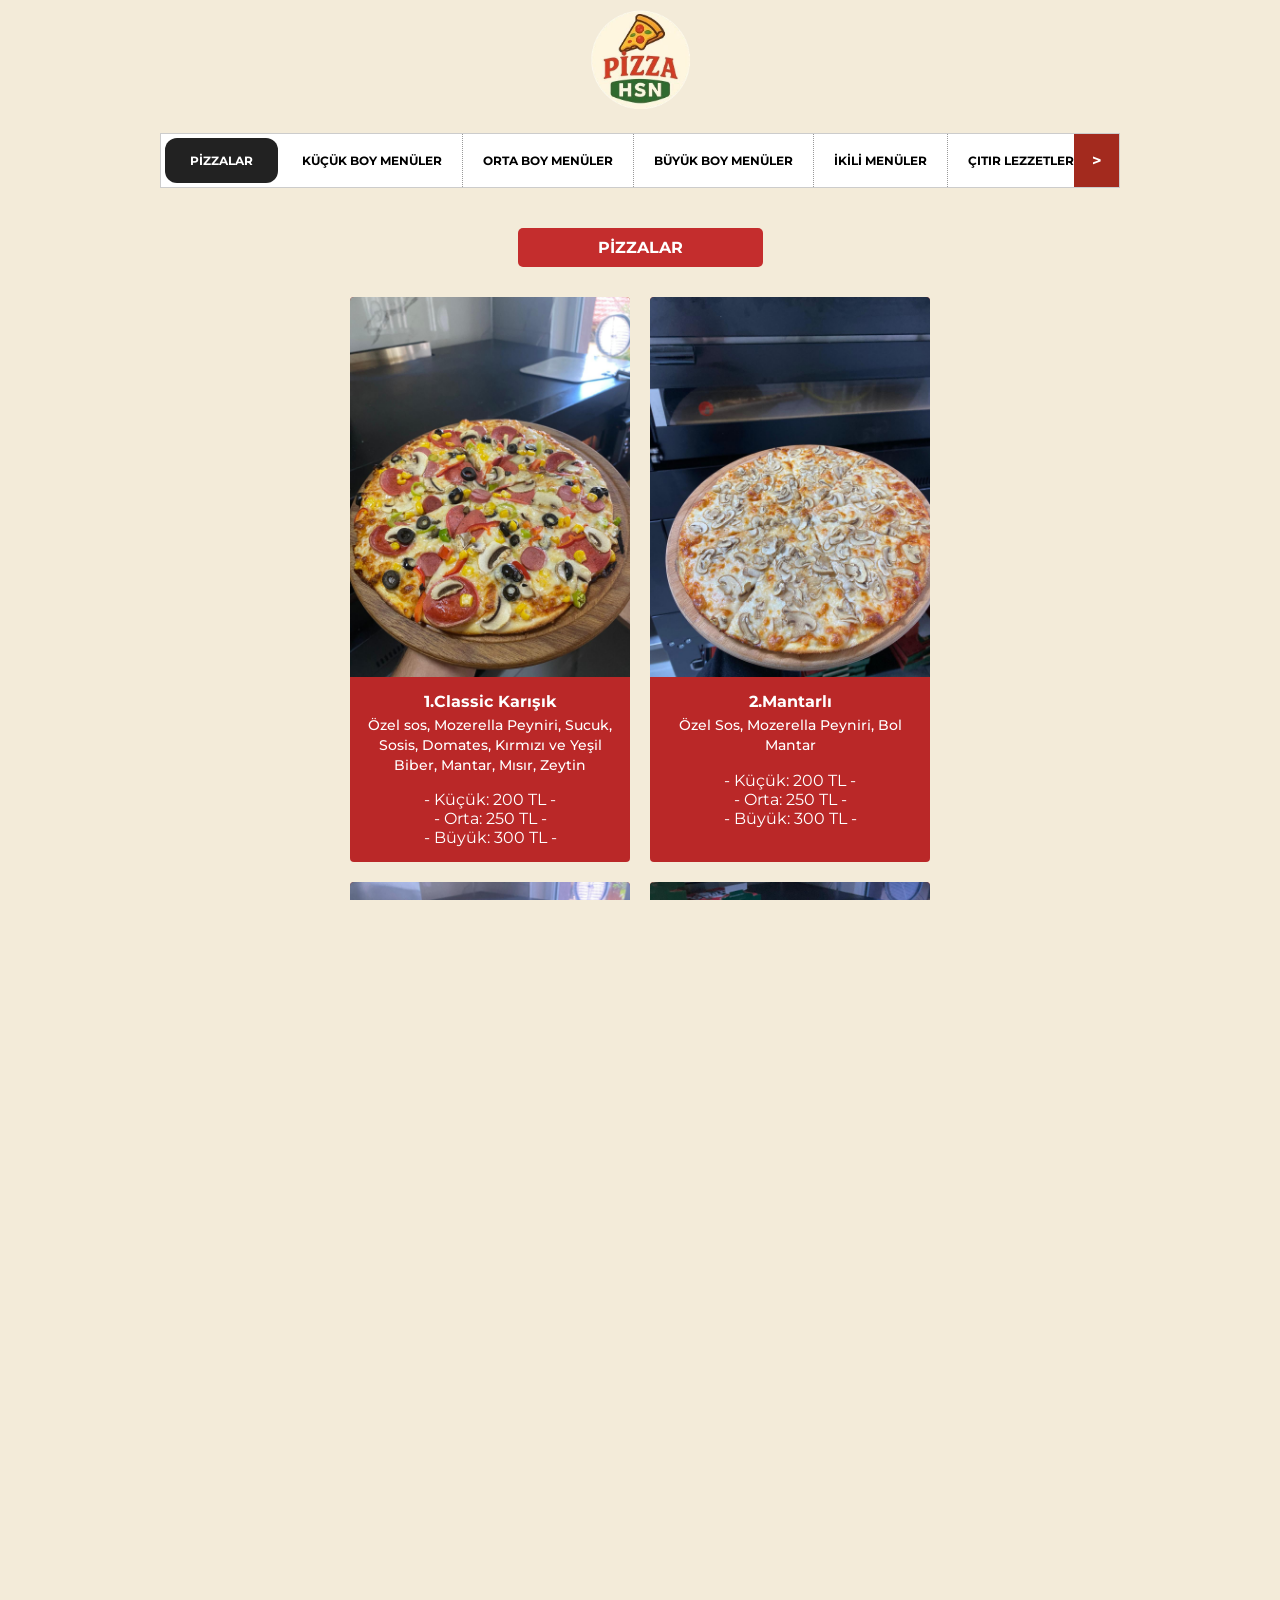
==== index.html @ 740c5f69 "Add files via upload" ====
<!DOCTYPE html>
<html lang="tr">
<head>
    <meta charset="UTF-8">
    <meta name="viewport" content="width=device-width, initial-scale=1.0">
    <title>Pizza Hsn Menü</title>
    <link href="https://fonts.googleapis.com/css2?family=Montserrat:wght@400;700&family=Poppins:wght@300;400;600&display=swap" rel="stylesheet">
    <link rel="stylesheet" href="style.css">
</head>
<body>

    <header class="main-header">
        <img src="image/logoo.png" class="logo" alt="Logo">
        
    </header>

    <nav class="nav-container">
        <div class="nav-arrow left-arrow" id="scroll-left" style="display: none;"><</div>
        
        <div class="nav-wrapper" id="nav-wrapper">
            <ul class="nav-list" id="menu-tabs">
                <li class="nav-item active" data-target="pizzalar">Pizzalar</li>
                <li class="nav-item" data-target="kucuk-boy">Küçük Boy Menüler</li>
                <li class="nav-item" data-target="orta-boy">Orta Boy Menüler</li>
                <li class="nav-item" data-target="buyuk-boy">Büyük Boy Menüler</li>
                <li class="nav-item" data-target="ikili">İkili Menüler</li>
                <li class="nav-item" data-target="citir">Çıtır Lezzetler</li>
                <li class="nav-item" data-target="icecekler">İçecekler</li>
            </ul>
        </div>

        <div class="nav-arrow right-arrow" id="scroll-right">></div>
    </nav>

    <main class="content-area">
        <div class="section-banner" id="active-title">PİZZALAR</div>

        <div class="product-grid" id="product-list">
            
            <div class="product-card" data-cat="pizzalar" style="display: flex;">
                <div class="product-img">
                    <img src="image/classick.jpeg">
                </div>
                <div class="product-info">
                    <h3>1.Classic Karışık</h3>
                    <p class="description">Özel sos, Mozerella Peyniri, Sucuk, Sosis, Domates, Kırmızı ve Yeşil Biber, Mantar, Mısır, Zeytin</p>
                    <div class="price-list">
        <div class="price-item"><span>- Küçük:</span> <span>200 TL -</span></div>
        <div class="price-item"><span>- Orta:</span> <span>250 TL -</span></div>
        <div class="price-item"><span>- Büyük:</span> <span>300 TL -</span></div>
    </div>
                </div>
            </div>

            <div class="product-card" data-cat="pizzalar" style="display: flex;">
                <div class="product-img">
                    <img src="image/mantar.jpeg">
                </div>
                <div class="product-info">
                    <h3>2.Mantarlı</h3>
                    <p class="description">Özel Sos, Mozerella Peyniri, Bol Mantar</p>
                    <div class="price-list">
        <div class="price-item"><span>- Küçük:</span> <span>200 TL -</span></div>
        <div class="price-item"><span>- Orta:</span> <span>250 TL -</span></div>
        <div class="price-item"><span>- Büyük:</span> <span>300 TL -</span></div>
    </div>
                </div>
            </div>

                <div class="product-card" data-cat="pizzalar" style="display: flex;">
                <div class="product-img">
                    <img src="image/akdeniz.jpeg">
                </div>
                <div class="product-info">
                    <h3>3.Akdeniz</h3>
                    <p class="description">Özel Sos, Mozerella Peyniri, Domates, Kırmızı ve Yeşil Biber, Mantar, Mısır, Zeytin</p>
                    <div class="price-list">
        <div class="price-item"><span>- Küçük:</span> <span>200 TL -</span></div>
        <div class="price-item"><span>- Orta:</span> <span>250 TL -</span></div>
        <div class="price-item"><span>- Büyük:</span> <span>300 TL -</span></div>
    </div>
                </div>
            </div>

                <div class="product-card" data-cat="pizzalar" style="display: flex;">
                <div class="product-img">
                    <img src="image/margarita.jpeg">
                </div>
                <div class="product-info">
                    <h3>4.Margarita</h3>
                    <p class="description">Özel Sos, Mozerella Peyniri</p>
                    <div class="price-list">
        <div class="price-item"><span>- Küçük:</span> <span>200 TL -</span></div>
        <div class="price-item"><span>- Orta:</span> <span>250 TL -</span></div>
        <div class="price-item"><span>- Büyük:</span> <span>300 TL -</span></div>
    </div>
                </div>
            </div>

                <div class="product-card" data-cat="pizzalar" style="display: flex;">
                <div class="product-img">
                    <img src="image/acili.jpeg">
                </div>
                <div class="product-info">
                    <h3>5.Acılı</h3>
                    <p class="description">Özel Sos, Mozerella Peyniri, Sucuk, Sosis, Domates, Kırmızı ve Yeşil Biber, Jalapeno Biberi, Mantar, Mısır, Zeytin</p>
                    <div class="price-list">
        <div class="price-item"><span>- Küçük:</span> <span>200 TL -</span></div>
        <div class="price-item"><span>- Orta:</span> <span>250 TL -</span></div>
        <div class="price-item"><span>- Büyük:</span> <span>300 TL -</span></div>
    </div>
                </div>
            </div>

                <div class="product-card" data-cat="pizzalar" style="display: flex;">
                <div class="product-img">
                    <img src="image/peynir.jpeg">
                </div>
                <div class="product-info">
                    <h3>6. 4 Peynirli</h3>
                    <p class="description">Özel Sos, Mozerella Peyniri, Hellim Peyniri, Cheddar Peyniri, Parmesan Peyniri</p>
                    <div class="price-list">
        <div class="price-item"><span>- Küçük:</span> <span>250 TL -</span></div>
        <div class="price-item"><span>- Orta:</span> <span>300 TL -</span></div>
        <div class="price-item"><span>- Büyük:</span> <span>350 TL -</span></div>
    </div>
                </div>
            </div>

                <div class="product-card" data-cat="pizzalar" style="display: flex;">
                <div class="product-img">
                    <img src="image/tonbalik.jpeg">
                </div>
                <div class="product-info">
                    <h3>7.Ton Balıklı</h3>
                    <p class="description">Özel Sos, Mozerella Peyniri, Karamelize Soğan, Bol Ton Balığı</p>
                    <div class="price-list">
        <div class="price-item"><span>- Küçük:</span> <span>250 TL -</span></div>
        <div class="price-item"><span>- Orta:</span> <span>300 TL -</span></div>
        <div class="price-item"><span>- Büyük:</span> <span>350 TL -</span></div>
    </div>
                </div>
            </div>

                <div class="product-card" data-cat="pizzalar" style="display: flex;">
                <div class="product-img">
                    <img src="image/mangalzmn.jpeg">
                </div>
                <div class="product-info">
                    <h3>8.Mangal Zamanı</h3>
                    <p class="description">Özel Sos, Mozerella Peyniri, Kars Kaşarı, Bol Sucuk</p>
                    <div class="price-list">
        <div class="price-item"><span>- Küçük:</span> <span>250 TL -</span></div>
        <div class="price-item"><span>- Orta:</span> <span>300 TL -</span></div>
        <div class="price-item"><span>- Büyük:</span> <span>350 TL -</span></div>
    </div>
                </div>
            </div>
            
                <div class="product-card" data-cat="pizzalar" style="display: flex;">
                <div class="product-img">
                    <img src="image/egeli.jpeg">
                </div>
                <div class="product-info">
                    <h3>9.Egeli</h3>
                    <p class="description">Özel Sos, Mozerella Peyniri, Keçi Peyniri, Domates, Yeşil Biber, Mısır, Zeytin</p>
                    <div class="price-list">
        <div class="price-item"><span>- Küçük:</span> <span>250 TL -</span></div>
        <div class="price-item"><span>- Orta:</span> <span>300 TL -</span></div>
        <div class="price-item"><span>- Büyük:</span> <span>350 TL -</span></div>
    </div>
                </div>
            </div>

                <div class="product-card" data-cat="pizzalar" style="display: flex;">
                <div class="product-img">
                    <img src="image/tavuklu.jpeg">
                </div>
                <div class="product-info">
                    <h3>10.Tavuklu</h3>
                    <p class="description">Özel Sos, Mozerella Peyniri, Tavuk Fileto, Mantar, Kırmızı Köz Biber, Mısır</p>
                    <div class="price-list">
        <div class="price-item"><span>- Küçük:</span> <span>250 TL -</span></div>
        <div class="price-item"><span>- Orta:</span> <span>300 TL -</span></div>
        <div class="price-item"><span>- Büyük:</span> <span>350 TL -</span></div>
    </div>
                </div>
            </div>

                <div class="product-card" data-cat="pizzalar" style="display: flex;">
                <div class="product-img">
                    <img src="image/kspecial.jpeg">
                </div>
                <div class="product-info">
                    <h3>11.Karışık Special</h3>
                    <p class="description">Özel Sos, Mozerella Peyniri, Kasap Sucuk, Sosis, Domates, Kırmızı ve Yeşil Biber, Mantar, Mısır, Zeytin</p>
                    <div class="price-list">
        <div class="price-item"><span>- Küçük:</span> <span>350 TL -</span></div>
        <div class="price-item"><span>- Orta:</span> <span>400 TL -</span></div>
        <div class="price-item"><span>- Büyük:</span> <span>450 TL -</span></div>
    </div>
                </div>
            </div>

                <div class="product-card" data-cat="pizzalar" style="display: flex;">
                <div class="product-img">
                    <img src="image/kavurmaa.jpeg">
                </div>
                <div class="product-info">
                    <h3>12.Kavurmalı</h3>
                    <p class="description">Özel Sos, Mozerella Peyniri, Yeşil Biber, Domates, Mor Soğan, Dana Kavurma</p>
                    <div class="price-list">
        <div class="price-item"><span>- Küçük:</span> <span>350 TL -</span></div>
        <div class="price-item"><span>- Orta:</span> <span>400 TL -</span></div>
        <div class="price-item"><span>- Büyük:</span> <span>450 TL -</span></div>
    </div>
                </div>
            </div>

                <div class="product-card" data-cat="pizzalar" style="display: flex;">
                <div class="product-img">
                    <img src="image/pastirma.jpeg">
                </div>
                <div class="product-info">
                    <h3>13.Pastırmalı</h3>
                    <p class="description">Özel Sos, Mozerella Peyniri, Antrikot Pastırma</p>
                    <div class="price-list">
        <div class="price-item"><span>- Küçük:</span> <span>350 TL -</span></div>
        <div class="price-item"><span>- Orta:</span> <span>400 TL -</span></div>
        <div class="price-item"><span>- Büyük:</span> <span>450 TL -</span></div>
    </div>
                </div>
            </div>

                <div class="product-card" data-cat="pizzalar" style="display: flex;">
                <div class="product-img">
                    <img src="image/trusulu.jpeg">
                </div>
                <div class="product-info">
                    <h3>14.Türk Usulü</h3>
                    <p class="description">Özel Sos, Mozerella Peyniri, Küp Sucuk, Pastırma</p>
                    <div class="price-list">
        <div class="price-item"><span>- Küçük:</span> <span>350 TL -</span></div>
        <div class="price-item"><span>- Orta:</span> <span>400 TL -</span></div>
        <div class="price-item"><span>- Büyük:</span> <span>450 TL -</span></div>
    </div>
                </div>
            </div>

<div class="product-card" data-cat="kucuk-boy">
    <div class="menu-container-fixed">
        <div class="menu-fixed-header">KÜÇÜK BOY MENÜLER</div>
        <div class="menu-fixed-body">
            <div class="menu-fixed-item">
                <h4>SOLO MENÜ</h4>
                <p>Küçük Boy Pizza, Kutu Kola, Cips</p>
                <span class="menu-fixed-price">- 300 TL -</span>
            </div>
            <div class="menu-fixed-item">
                <h4>MİX MENÜ</h4>
                <p>Küçük Boy Pizza, Kutu Kola, Cips, Soğan Halkası, Nugget</p>
                <span class="menu-fixed-price">- 450 TL -</span>
            </div>
        </div>
    </div>
</div>

<div class="product-card" data-cat="orta-boy">
    <div class="menu-container-fixed">
        <div class="menu-fixed-header">ORTA BOY MENÜLER</div>
        <div class="menu-fixed-body">
            <div class="menu-fixed-item">
                <h4>KİNG MENÜ</h4>
                <p>Orta Boy Pizza, Kutu Kola, Cips</p>
                <span class="menu-fixed-price">- 350 TL -</span>
            </div>
            <div class="menu-fixed-item">
                <h4>MEGA MENÜ</h4>
                <p>Orta Boy Pizza, Kutu Kola, Cips, Soğan Halkası, Nugget</p>
                <span class="menu-fixed-price">- 500 TL -</span>
            </div>
        </div>
    </div>
</div>

<div class="product-card" data-cat="buyuk-boy">
    <div class="menu-container-fixed">
        <div class="menu-fixed-header">BÜYÜK BOY MENÜLER</div>
        <div class="menu-fixed-body">
            <div class="menu-fixed-item">
                <h4>EXTREME MENÜ</h4>
                <p>Büyük Boy Pizza, Kutu Kola, Cips</p>
                <span class="menu-fixed-price">- 400 TL -</span>
            </div>
            <div class="menu-fixed-item">
                <h4>SÜPER MENÜ</h4>
                <p>Büyük Boy Pizza, Kutu Kola, Cips, Soğan Halkası, Nugget</p>
                <span class="menu-fixed-price">- 550 TL -</span>
            </div>
        </div>
    </div>
</div>

    <div class="product-card" data-cat="ikili">
    <div class="menu-container-fixed">
        <div class="menu-fixed-header">İKİLİ MENÜLER</div>
        <div class="menu-fixed-body">
            
            <div class="menu-fixed-item">
                <h4>EKONOMİK MENÜ</h4>
                <p>2 Adet Orta Boy Pizza, 1 Lt Kola</p>
                <span class="menu-fixed-price">- 550 TL -</span>
            </div>
            
            <div class="menu-fixed-item">
                <h4>TREND MENÜ</h4>
                <p>2 Adet Orta Boy Pizza, 1 Lt Kola, Cips, Soğan Halkası, Nugget</p>
                <span class="menu-fixed-price">- 770 TL -</span>
            </div>

            <div class="menu-fixed-item">
                <h4>ELİTE MENÜ</h4>
                <p>2 Adet Büyük Boy Pizza, 1 Lt Kola, Cips, Soğan Halkası, Nugget</p>
                <span class="menu-fixed-price">- 870 TL -</span>
            </div>

        </div>
    </div>
</div>
    
    <div class="product-card" data-cat="citir">
    <div class="menu-container-fixed">
        <div class="menu-fixed-header">ÇITIR LEZZETLER</div>
        <div class="menu-fixed-body">
            
            <div class="menu-fixed-item">
                <h4>CİPS 1 PORS.</h4>
                <span class="menu-fixed-price">- 70 TL -</span>
            </div>
            
            <div class="menu-fixed-item">
                <h4>SOĞAN HALKASI 1 PORS.</h4>
                <span class="menu-fixed-price">- 70 TL -</span>
            </div>

            <div class="menu-fixed-item">
                <h4>NUGGET 1 PORS.</h4>
                <span class="menu-fixed-price">- 80 TL -</span>
            </div>

            <div class="menu-fixed-item">
                <h4>ÇITIR TAVUK 1 PORS.</h4>
                <span class="menu-fixed-price">- 150 TL -</span>
            </div>

        </div>
    </div>

    
</div>
<div class="product-card" data-cat="icecekler" style="display: none;"> <div class="menu-container-fixed">
        <div class="menu-fixed-header">İÇECEKLER</div>
        <div class="menu-fixed-body" style="padding: 10px 20px;">
            
            <div style="display: flex; flex-direction: column; gap: 8px;">
                <div class="menu-fixed-item" style="display: flex; justify-content: space-between; align-items: center; border-bottom: 1px dotted rgba(255,255,255,0.2); padding-bottom: 5px;">
                    <h4 style="margin:0; font-size: 1.1em;">Coca Cola</h4>
                    <span class="menu-fixed-price" style="font-size: 1.1em;">70 TL</span>
                </div>
                
                <div class="menu-fixed-item" style="display: flex; justify-content: space-between; align-items: center; border-bottom: 1px dotted rgba(255,255,255,0.2); padding-bottom: 5px;">
                    <h4 style="margin:0; font-size: 1.1em;">Fanta</h4>
                    <span class="menu-fixed-price" style="font-size: 1.1em;">70 TL</span>
                </div>

                <div class="menu-fixed-item" style="display: flex; justify-content: space-between; align-items: center; border-bottom: 1px dotted rgba(255,255,255,0.2); padding-bottom: 5px;">
                    <h4 style="margin:0; font-size: 1.1em;">Sprite</h4>
                    <span class="menu-fixed-price" style="font-size: 1.1em;">70 TL</span>
                </div>

                <div class="menu-fixed-item" style="display: flex; justify-content: space-between; align-items: center; border-bottom: 1px dotted rgba(255,255,255,0.2); padding-bottom: 5px;">
                    <h4 style="margin:0; font-size: 1.1em;">Maden Suyu</h4>
                    <span class="menu-fixed-price" style="font-size: 1.1em;">30 TL</span>
                </div>

                <div class="menu-fixed-item" style="display: flex; justify-content: space-between; align-items: center; border-bottom: 1px dotted rgba(255,255,255,0.2); padding-bottom: 5px;">
                    <h4 style="margin:0; font-size: 1.1em;">Ayran</h4>
                    <span class="menu-fixed-price" style="font-size: 1.1em;">25 TL</span>
                </div>

                <div class="menu-fixed-item" style="display: flex; justify-content: space-between; align-items: center; border-bottom: 1px dotted rgba(255,255,255,0.2); padding-bottom: 5px;">
                    <h4 style="margin:0; font-size: 1.1em;">Ice Tea</h4>
                    <span class="menu-fixed-price" style="font-size: 1.1em;">70 TL</span>
                </div>


                <div class="menu-fixed-item" style="display: flex; justify-content: space-between; align-items: center; border-bottom: none; padding-bottom: 0;">
                    <h4 style="margin:0; font-size: 1.1em;">Su</h4>
                    <span class="menu-fixed-price" style="font-size: 1.1em;">10 TL</span>
                </div>
            </div>

        </div>
    </div>
</div>

        </div>
    </main>

    <script src="script.js"></script>

    <div class="allergy-info">
    <div class="allergy-box">
        <div class="allergy-icon">i</div>
        <p>Herhangi bir gıda alerjiniz varsa lütfen ekibimizle irtibata geçiniz.</p>
    </div>
</div>

<footer class="main-footer">
    <div class="footer-content">
        <div class="footer-section">
            <h2 class="footer-logo">PIZZA <span>HSN</span></h2>
            <p class="footer-desc">Lezzetin en sıcak adresi. En taze malzemelerle, usta ellerden çıkan gerçek pizza keyfi.</p>
        </div>
        
        <div class="footer-section">
            <h3>İletişim</h3>
            <p>📞 0544 834 64 43</p>
            <p>📍 Gazikemal Mah. Kumtaş Cad. Kız Meslek Lisesi Karşısı A101 yanı Gediz/KÜTAHYA</p>
            <p>🕒 11:00 - 21:00</p>
        </div>

        <div class="footer-section">
            <h3>Takip Et</h3>
            <div class="social-links">
                <a href="https://www.instagram.com/pizzahsn?igsh=MTVzajBlbWt2cHdiYg==" target="_blank">Instagram</a>
                <a href="https://wa.me/905448346443">WhatsApp</a>
            </div>
        </div>
    </div>
    <div class="footer-bottom">
        &copy; 2026 Pizza Hsn - Tüm Hakları Saklıdır.
    </div>
</footer>

</body>
</html>
---- style.css ----
* {
    margin: 0;
    padding: 0;
    box-sizing: border-box;
    font-family: 'Montserrat', sans-serif;
}

body {
    background-color: #f3ebd9;
    padding: 20px 0;
}

.main-header {
    text-align: center;
    margin-bottom: 20px;
}

.logo { width: 100px; }
.tagline { font-family: cursive; font-size: 14px; margin-top: 5px; }

/* Menü Çerçevesi */
.nav-container {
    max-width: 960px;
    margin: 0 auto;
    background: #fff;
    border: 1px solid #ccc;
    display: flex;
    height: 55px;
    overflow: hidden; 
    position: relative;
}

.nav-wrapper {
    flex-grow: 1;
    overflow-x: hidden;
    scroll-behavior: smooth;
}

.nav-wrapper::-webkit-scrollbar { display: none; }

.nav-list {
    display: flex;
    list-style: none;
    height: 100%;
    align-items: center;
    width: max-content;
}

.nav-item {
    height: 100%;
    padding: 0 20px;
    font-size: 12px;
    font-weight: bold;
    text-transform: uppercase;
    white-space: nowrap;
    cursor: pointer;
    display: flex;
    align-items: center;
    justify-content: center;
    border-right: 1px dotted #999;
    color: #000;
    line-height: normal;
}

.nav-item.active {
    background-color: #222;
    color: #fff;
    border-radius: 12px;
    border-right: none;
    margin: 4px; 
    height: calc(100% - 8px); 
    padding: 0 25px;
    display: flex;
    align-items: center;
    justify-content: center;
}

.nav-item:last-child {
    border-right: none;
}

.nav-arrow {
    background-color: #a32a1e;
    color: white;
    width: 45px;
    display: flex;
    align-items: center;
    justify-content: center;
    font-weight: bold;
    cursor: pointer;
    flex-shrink: 0;
    z-index: 5;
    user-select: none;
}

.content-area {
    max-width: 900px;
    margin: 40px auto;
    text-align: center;
}

.section-banner {
    background-color: #c42d2d;
    color: white;
    display: inline-block;
    padding: 10px 80px;
    font-weight: bold;
    border-radius: 5px;
    margin-bottom: 30px;
    text-transform: uppercase;
}


.product-grid {
    display: flex; 
    flex-wrap: wrap; 
    justify-content: center; 
    gap: 20px;
    max-width: 600px; 
    margin: 0 auto;
}


.product-card {
    width: 280px; 
    background-color: #ba2828;
    color: white;
    border-radius: 4px;
    overflow: hidden;
    display: none; 
    flex-direction: column; 
    transition: transform 0.3s ease, box-shadow 0.3s ease;
}

.product-card[style*="display: flex"] {
    display: flex !important;
}

.product-card:hover {
    transform: scale(1.03);
    box-shadow: 0 10px 20px rgba(0,0,0,0.2);
}


.product-img {
    width: 100%;
    height: 380px; 
    overflow: hidden;
    background-color: #ba2828;
}

.product-img img { 
    width: 100%; 
    height: 100%; 
    display: block;
    object-fit: cover; 
}


.product-info { 
    padding: 15px; 
    flex-grow: 1; 
    display: flex;
    flex-direction: column;
}

.product-info h3 { font-size: 16px; margin-bottom: 5px; }
.product-info p { 
font-size: 14px; /* 11px'den 14px'e çıkardık, daha okunaklı oldu */
    margin-bottom: 15px; 
    line-height: 1.4; /* Satır aralığını açtık ki yazılar birbirine girmesin */
    font-weight: 500; /* Bir tık kalınlaştırarak daha net durmasını sağladık */
    opacity: 1; /* Hafif şeffaflığı kaldırıp tam beyaz yaptık */
    text-align: center;
    min-height: 40px; 
}
.product-info .price { font-weight: bold; margin-top: auto; padding-top: 10px; }


.menu-card-red {
    width: 100%;
    background-color: #ba2828; 
    border-radius: 4px;
    overflow: hidden;
    display: flex;
    flex-direction: column;
    min-height: 250px;
    box-shadow: 0 4px 8px rgba(0,0,0,0.1);
}

.menu-header-white {
    background-color: #ffffff; 
    color: #ba2828;
    padding: 15px;
    font-weight: 800;
    font-size: 16px;
    text-align: center;
    text-transform: uppercase;
    font-family: 'Montserrat', sans-serif;
    border-bottom: 2px solid #a01d1d;
}

.menu-body-content {
    padding: 25px 20px;
    display: flex;
    flex-direction: column;
    justify-content: center;
    flex-grow: 1;
}

.menu-item-row {
    display: flex;
    justify-content: space-between;
    align-items: center;
    margin-bottom: 20px;
    padding-bottom: 12px;
    border-bottom: 1px dotted rgba(255, 255, 255, 0.3);
}

.menu-item-row:last-child {
    border-bottom: none;
    margin-bottom: 0;
}

.item-text h4 {
    color: #fff;
    font-size: 19px;
    margin: 0 0 5px 0;
    font-family: 'Montserrat', sans-serif;
    text-align: left;
}

.item-text p {
    color: #fff;
    font-size: 13px;
    margin: 0;
    opacity: 0.9;
    text-align: left;
}

.item-price-tag {
    color: #fff;
    font-size: 19px;
    font-weight: bold;
    white-space: nowrap;
    margin-left: 10px;
}


.product-card[data-cat="kucuk-boy"] {
    background: transparent !important;
    padding: 10px;
}


.menu-container-fixed {
    width: 100%;
    min-height: 480px; 
    background-color: #ba2828;
    border-radius: 4px;
    display: flex;
    flex-direction: column;
    overflow: hidden;
    box-shadow: 0 4px 10px rgba(0,0,0,0.1);
}

.menu-fixed-header {
    background-color: #ffffff;
    color: #ba2828;
    padding: 15px;
    font-weight: 800;
    font-size: 1.1em;
    text-align: center;
    text-transform: uppercase;
    border-bottom: 2px solid #a01d1d;
}

.menu-fixed-body {
    padding: 20px;
    flex-grow: 1;
    display: flex;
    flex-direction: column;
    justify-content: space-evenly; 
}

.menu-fixed-item {
    padding-bottom: 15px;
    border-bottom: 1px dotted rgba(255,255,255,0.3);
}

.menu-fixed-item:last-child {
    border-bottom: none;
}

.menu-fixed-item h4 {
    color: #fff;
    margin: 0 0 5px 0;
    font-size: 1.2em;
}

.menu-fixed-item p {
    color: #fff;
    font-size: 0.9em;
    opacity: 0.9;
    margin: 0 0 10px 0;
    line-height: 1.4;
}

.menu-fixed-price {
    color: #fff;
    font-weight: bold;
    font-size: 1.2em;
    display: block;
}


@import url('https://fonts.googleapis.com/css2?family=Caveat:wght@400..700&display=swap');

.logo-signature {
    font-family: 'Caveat', cursive; 
    font-size: 24px;
    color: #ba2828; 
    margin-top: -10px; 
    letter-spacing: 1px;
}

/* --- MOBİL 2'Lİ GÖRÜNÜM AYARI --- */
@media (max-width: 768px) {
    /* Ana kapsayıcıyı tam genişlik yap ve boşlukları ayarla */
    .product-grid {
        max-width: 100% !important;
        gap: 10px !important;
        padding: 10px !important;
    }

    /* Kartları yan yana 2 tane sığacak şekilde ayarla */
    .product-card {
        width: calc(50% - 15px) !important; /* %50'den gap payını düşüyoruz */
        margin: 0 !important;
        min-height: auto !important;
    }

    /* Resimlerin yüksekliğini mobilde küçült (Yoksa ekranı kaplar) */
    .product-img {
        height: 180px !important; /* Görseldeki boyutu mobilde makul seviyeye çektik */
    }

    /* Yazıları mobilde biraz küçültelim ki kutuya sığsın */
    .product-info h3 {
        font-size: 14px !important;
        min-height: 35px; /* Başlıklar farklı uzunluktaysa hizayı bozmasın */
        display: flex;
        align-items: center;
        justify-content: center;
    }

    .product-info p.description {
        font-size: 11px !important;
        line-height: 1.2 !important;
        min-height: 50px !important; /* Açıklama kısmı hizalı dursun */
        display: -webkit-box;
        -webkit-line-clamp: 3; /* Çok uzun açıklamaları 3 satırda keser */
        -webkit-box-orient: vertical;
        overflow: hidden;
    }

    /* Fiyat listesi fontlarını ayarla */
    .price-item {
        font-size: 11px !important;
        margin-bottom: 3px !important;
    }

    /* Banner genişliğini mobilde ayarla */
    .section-banner {
        padding: 10px 40px !important;
        font-size: 14px !important;
    }
}

.allergy-info {
    max-width: 900px;
    margin: 40px auto;
    padding: 0 20px;
    display: flex;
    justify-content: center;
}

.allergy-box {
    background-color: #d1ecf1; /* Açık mavi arka plan */
    border: 1px solid #0c5460; /* Koyu mavi kenarlık */
    border-radius: 8px;
    display: flex;
    align-items: center;
    padding: 15px 20px;
    gap: 15px;
    width: fit-content;
}

.allergy-icon {
    width: 30px;
    height: 30px;
    border: 2px solid #0c5460;
    border-radius: 50%;
    display: flex;
    align-items: center;
    justify-content: center;
    font-weight: bold;
    font-style: italic;
    color: #0c5460;
    flex-shrink: 0;
}

.allergy-box p {
    color: #0c5460;
    font-size: 14px;
    font-weight: 500;
    margin: 0;
    text-align: left;
}

/* Mobil için yazı boyutunu biraz küçültelim */
@media screen and (max-width: 600px) {
    .allergy-box {
        padding: 10px 15px;
    }
    .allergy-box p {
        font-size: 12px;
    }
}

/* Sayfa Geneli Sıfırlama */
html, body {
    margin: 0;
    padding: 0;
    width: 100%;
    height: 100%;
    background-color: #f3ebd9;
    overflow-x: hidden;
}

/* İçerik Alanı */
.content-area {
    max-width: 1000px;
    margin: 40px auto 0 auto; /* Alttaki margin'i sıfırladık */
    text-align: center;
    padding-bottom: 20px;
}

/* Alerji Kutusu Boşluk Ayarı */
.allergy-info {
    max-width: 900px;
    margin: 20px auto 0 auto; /* Üstten 20px, alttan 0 */
    padding: 0 20px;
    display: flex;
    justify-content: center;
}

/* FOOTER - BOŞLUKLARI SİLEN VERSİYON */
.main-footer {
    background-color: #222;
    color: #fff;
    padding: 40px 20px 20px 20px;
    margin-top: 40px; /* Alerji kutusuyla arasındaki mesafe */
    margin-bottom: 0 !important; /* Sayfa altındaki boşluğu bitirir */
    width: 100%;
    display: block;
}

.footer-content {
    max-width: 1000px;
    margin: 0 auto;
    display: grid;
    grid-template-columns: repeat(auto-fit, minmax(200px, 1fr));
    gap: 30px;
}

.footer-section h3 {
    color: #ba2828;
    margin-bottom: 15px;
    font-size: 18px;
    text-transform: uppercase;
}

.footer-logo {
    font-size: 24px;
    margin-bottom: 10px;
}

.footer-logo span {
    color: #ba2828;
}

.footer-desc, .footer-section p {
    font-size: 14px;
    line-height: 1.6;
    opacity: 0.8;
    margin: 0 0 8px 0; /* Paragrafların altına binen ekstra boşluğu kontrol ettik */
}

.social-links a {
    display: block;
    color: #fff;
    text-decoration: none;
    margin-bottom: 5px;
    font-size: 14px;
    transition: color 0.3s;
}

.social-links a:hover {
    color: #ba2828;
}

/* En alttaki telif yazısı ve son çizgi */
.footer-bottom {
    text-align: center;
    margin-top: 40px;
    padding-top: 20px;
    border-top: 1px solid rgba(255,255,255,0.1);
    font-size: 12px;
    opacity: 0.6;
    margin-bottom: 0; /* En kritik yer burası */
}

/* Mobil Düzen */
@media screen and (max-width: 600px) {
    .footer-content {
        text-align: center;
    }
    .footer-section {
        padding-bottom: 10px;
    }
}
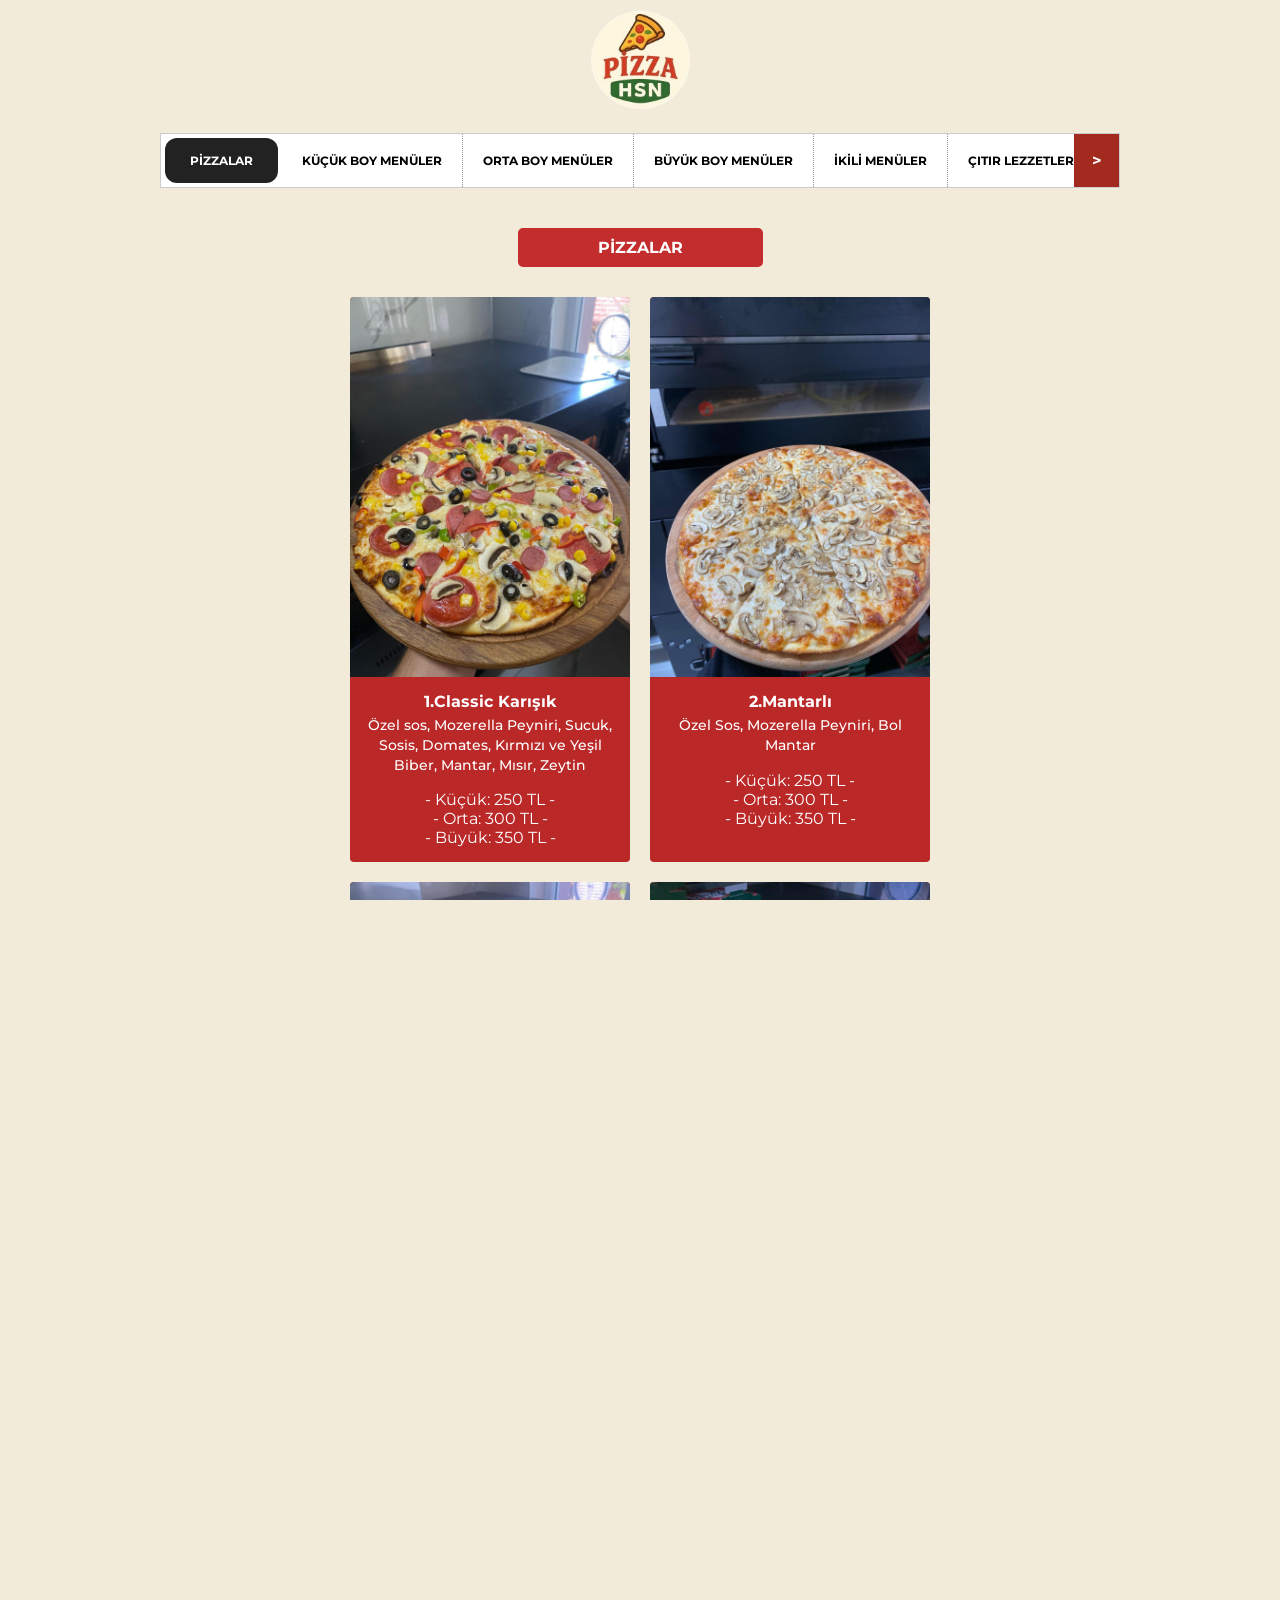
==== commit 8010b428: "Add files via upload" ====
--- a/index.html
+++ b/index.html
@@ -34,6 +34,7 @@
 
     <main class="content-area">
         <div class="section-banner" id="active-title">PİZZALAR</div>
+        
 
         <div class="product-grid" id="product-list">
             
@@ -44,81 +45,6 @@
                 <div class="product-info">
                     <h3>1.Classic Karışık</h3>
                     <p class="description">Özel sos, Mozerella Peyniri, Sucuk, Sosis, Domates, Kırmızı ve Yeşil Biber, Mantar, Mısır, Zeytin</p>
-                    <div class="price-list">
-        <div class="price-item"><span>- Küçük:</span> <span>200 TL -</span></div>
-        <div class="price-item"><span>- Orta:</span> <span>250 TL -</span></div>
-        <div class="price-item"><span>- Büyük:</span> <span>300 TL -</span></div>
-    </div>
-                </div>
-            </div>
-
-            <div class="product-card" data-cat="pizzalar" style="display: flex;">
-                <div class="product-img">
-                    <img src="image/mantar.jpeg">
-                </div>
-                <div class="product-info">
-                    <h3>2.Mantarlı</h3>
-                    <p class="description">Özel Sos, Mozerella Peyniri, Bol Mantar</p>
-                    <div class="price-list">
-        <div class="price-item"><span>- Küçük:</span> <span>200 TL -</span></div>
-        <div class="price-item"><span>- Orta:</span> <span>250 TL -</span></div>
-        <div class="price-item"><span>- Büyük:</span> <span>300 TL -</span></div>
-    </div>
-                </div>
-            </div>
-
-                <div class="product-card" data-cat="pizzalar" style="display: flex;">
-                <div class="product-img">
-                    <img src="image/akdeniz.jpeg">
-                </div>
-                <div class="product-info">
-                    <h3>3.Akdeniz</h3>
-                    <p class="description">Özel Sos, Mozerella Peyniri, Domates, Kırmızı ve Yeşil Biber, Mantar, Mısır, Zeytin</p>
-                    <div class="price-list">
-        <div class="price-item"><span>- Küçük:</span> <span>200 TL -</span></div>
-        <div class="price-item"><span>- Orta:</span> <span>250 TL -</span></div>
-        <div class="price-item"><span>- Büyük:</span> <span>300 TL -</span></div>
-    </div>
-                </div>
-            </div>
-
-                <div class="product-card" data-cat="pizzalar" style="display: flex;">
-                <div class="product-img">
-                    <img src="image/margarita.jpeg">
-                </div>
-                <div class="product-info">
-                    <h3>4.Margarita</h3>
-                    <p class="description">Özel Sos, Mozerella Peyniri</p>
-                    <div class="price-list">
-        <div class="price-item"><span>- Küçük:</span> <span>200 TL -</span></div>
-        <div class="price-item"><span>- Orta:</span> <span>250 TL -</span></div>
-        <div class="price-item"><span>- Büyük:</span> <span>300 TL -</span></div>
-    </div>
-                </div>
-            </div>
-
-                <div class="product-card" data-cat="pizzalar" style="display: flex;">
-                <div class="product-img">
-                    <img src="image/acili.jpeg">
-                </div>
-                <div class="product-info">
-                    <h3>5.Acılı</h3>
-                    <p class="description">Özel Sos, Mozerella Peyniri, Sucuk, Sosis, Domates, Kırmızı ve Yeşil Biber, Jalapeno Biberi, Mantar, Mısır, Zeytin</p>
-                    <div class="price-list">
-        <div class="price-item"><span>- Küçük:</span> <span>200 TL -</span></div>
-        <div class="price-item"><span>- Orta:</span> <span>250 TL -</span></div>
-        <div class="price-item"><span>- Büyük:</span> <span>300 TL -</span></div>
-    </div>
-                </div>
-            </div>
-
-                <div class="product-card" data-cat="pizzalar" style="display: flex;">
-                <div class="product-img">
-                    <img src="image/peynir.jpeg">
-                </div>
-                <div class="product-info">
-                    <h3>6. 4 Peynirli</h3>
-                    <p class="description">Özel Sos, Mozerella Peyniri, Hellim Peyniri, Cheddar Peyniri, Parmesan Peyniri</p>
                     <div class="price-list">
         <div class="price-item"><span>- Küçük:</span> <span>250 TL -</span></div>
         <div class="price-item"><span>- Orta:</span> <span>300 TL -</span></div>
@@ -127,13 +53,13 @@
                 </div>
             </div>
 
-                <div class="product-card" data-cat="pizzalar" style="display: flex;">
-                <div class="product-img">
-                    <img src="image/tonbalik.jpeg">
-                </div>
-                <div class="product-info">
-                    <h3>7.Ton Balıklı</h3>
-                    <p class="description">Özel Sos, Mozerella Peyniri, Karamelize Soğan, Bol Ton Balığı</p>
+            <div class="product-card" data-cat="pizzalar" style="display: flex;">
+                <div class="product-img">
+                    <img src="image/mantar.jpeg">
+                </div>
+                <div class="product-info">
+                    <h3>2.Mantarlı</h3>
+                    <p class="description">Özel Sos, Mozerella Peyniri, Bol Mantar</p>
                     <div class="price-list">
         <div class="price-item"><span>- Küçük:</span> <span>250 TL -</span></div>
         <div class="price-item"><span>- Orta:</span> <span>300 TL -</span></div>
@@ -144,11 +70,11 @@
 
                 <div class="product-card" data-cat="pizzalar" style="display: flex;">
                 <div class="product-img">
-                    <img src="image/mangalzmn.jpeg">
-                </div>
-                <div class="product-info">
-                    <h3>8.Mangal Zamanı</h3>
-                    <p class="description">Özel Sos, Mozerella Peyniri, Kars Kaşarı, Bol Sucuk</p>
+                    <img src="image/akdeniz.jpeg">
+                </div>
+                <div class="product-info">
+                    <h3>3.Akdeniz</h3>
+                    <p class="description">Özel Sos, Mozerella Peyniri, Domates, Kırmızı ve Yeşil Biber, Mantar, Mısır, Zeytin</p>
                     <div class="price-list">
         <div class="price-item"><span>- Küçük:</span> <span>250 TL -</span></div>
         <div class="price-item"><span>- Orta:</span> <span>300 TL -</span></div>
@@ -156,14 +82,14 @@
     </div>
                 </div>
             </div>
-            
-                <div class="product-card" data-cat="pizzalar" style="display: flex;">
-                <div class="product-img">
-                    <img src="image/egeli.jpeg">
-                </div>
-                <div class="product-info">
-                    <h3>9.Egeli</h3>
-                    <p class="description">Özel Sos, Mozerella Peyniri, Keçi Peyniri, Domates, Yeşil Biber, Mısır, Zeytin</p>
+
+                <div class="product-card" data-cat="pizzalar" style="display: flex;">
+                <div class="product-img">
+                    <img src="image/margarita.jpeg">
+                </div>
+                <div class="product-info">
+                    <h3>4.Margarita</h3>
+                    <p class="description">Özel Sos, Mozerella Peyniri</p>
                     <div class="price-list">
         <div class="price-item"><span>- Küçük:</span> <span>250 TL -</span></div>
         <div class="price-item"><span>- Orta:</span> <span>300 TL -</span></div>
@@ -174,11 +100,11 @@
 
                 <div class="product-card" data-cat="pizzalar" style="display: flex;">
                 <div class="product-img">
-                    <img src="image/tavuklu.jpeg">
-                </div>
-                <div class="product-info">
-                    <h3>10.Tavuklu</h3>
-                    <p class="description">Özel Sos, Mozerella Peyniri, Tavuk Fileto, Mantar, Kırmızı Köz Biber, Mısır</p>
+                    <img src="image/acili.jpeg">
+                </div>
+                <div class="product-info">
+                    <h3>5.Acılı</h3>
+                    <p class="description">Özel Sos, Mozerella Peyniri, Sucuk, Sosis, Domates, Kırmızı ve Yeşil Biber, Jalapeno Biberi, Mantar, Mısır, Zeytin</p>
                     <div class="price-list">
         <div class="price-item"><span>- Küçük:</span> <span>250 TL -</span></div>
         <div class="price-item"><span>- Orta:</span> <span>300 TL -</span></div>
@@ -189,15 +115,90 @@
 
                 <div class="product-card" data-cat="pizzalar" style="display: flex;">
                 <div class="product-img">
+                    <img src="image/peynir.jpeg">
+                </div>
+                <div class="product-info">
+                    <h3>6. 4 Peynirli</h3>
+                    <p class="description">Özel Sos, Mozerella Peyniri, Hellim Peyniri, Cheddar Peyniri, Parmesan Peyniri</p>
+                    <div class="price-list">
+        <div class="price-item"><span>- Küçük:</span> <span>300 TL -</span></div>
+        <div class="price-item"><span>- Orta:</span> <span>350 TL -</span></div>
+        <div class="price-item"><span>- Büyük:</span> <span>400 TL -</span></div>
+    </div>
+                </div>
+            </div>
+
+                <div class="product-card" data-cat="pizzalar" style="display: flex;">
+                <div class="product-img">
+                    <img src="image/tonbalik.jpeg">
+                </div>
+                <div class="product-info">
+                    <h3>7.Ton Balıklı</h3>
+                    <p class="description">Özel Sos, Mozerella Peyniri, Karamelize Soğan, Bol Ton Balığı</p>
+                    <div class="price-list">
+        <div class="price-item"><span>- Küçük:</span> <span>300 TL -</span></div>
+        <div class="price-item"><span>- Orta:</span> <span>350 TL -</span></div>
+        <div class="price-item"><span>- Büyük:</span> <span>400 TL -</span></div>
+    </div>
+                </div>
+            </div>
+
+                <div class="product-card" data-cat="pizzalar" style="display: flex;">
+                <div class="product-img">
+                    <img src="image/mangalzmn.jpeg">
+                </div>
+                <div class="product-info">
+                    <h3>8.Mangal Zamanı</h3>
+                    <p class="description">Özel Sos, Mozerella Peyniri, Kars Kaşarı, Bol Sucuk</p>
+                    <div class="price-list">
+        <div class="price-item"><span>- Küçük:</span> <span>300 TL -</span></div>
+        <div class="price-item"><span>- Orta:</span> <span>350 TL -</span></div>
+        <div class="price-item"><span>- Büyük:</span> <span>400 TL -</span></div>
+    </div>
+                </div>
+            </div>
+            
+                <div class="product-card" data-cat="pizzalar" style="display: flex;">
+                <div class="product-img">
+                    <img src="image/egeli.jpeg">
+                </div>
+                <div class="product-info">
+                    <h3>9.Egeli</h3>
+                    <p class="description">Özel Sos, Mozerella Peyniri, Keçi Peyniri, Domates, Yeşil Biber, Mısır, Zeytin</p>
+                    <div class="price-list">
+        <div class="price-item"><span>- Küçük:</span> <span>300 TL -</span></div>
+        <div class="price-item"><span>- Orta:</span> <span>350 TL -</span></div>
+        <div class="price-item"><span>- Büyük:</span> <span>400 TL -</span></div>
+    </div>
+                </div>
+            </div>
+
+                <div class="product-card" data-cat="pizzalar" style="display: flex;">
+                <div class="product-img">
+                    <img src="image/tavuklu.jpeg">
+                </div>
+                <div class="product-info">
+                    <h3>10.Tavuklu</h3>
+                    <p class="description">Özel Sos, Mozerella Peyniri, Tavuk Fileto, Mantar, Kırmızı Köz Biber, Mısır</p>
+                    <div class="price-list">
+        <div class="price-item"><span>- Küçük:</span> <span>300 TL -</span></div>
+        <div class="price-item"><span>- Orta:</span> <span>350 TL -</span></div>
+        <div class="price-item"><span>- Büyük:</span> <span>400 TL -</span></div>
+    </div>
+                </div>
+            </div>
+
+                <div class="product-card" data-cat="pizzalar" style="display: flex;">
+                <div class="product-img">
                     <img src="image/kspecial.jpeg">
                 </div>
                 <div class="product-info">
                     <h3>11.Karışık Special</h3>
                     <p class="description">Özel Sos, Mozerella Peyniri, Kasap Sucuk, Sosis, Domates, Kırmızı ve Yeşil Biber, Mantar, Mısır, Zeytin</p>
                     <div class="price-list">
-        <div class="price-item"><span>- Küçük:</span> <span>350 TL -</span></div>
-        <div class="price-item"><span>- Orta:</span> <span>400 TL -</span></div>
-        <div class="price-item"><span>- Büyük:</span> <span>450 TL -</span></div>
+        <div class="price-item"><span>- Küçük:</span> <span>400 TL -</span></div>
+        <div class="price-item"><span>- Orta:</span> <span>450 TL -</span></div>
+        <div class="price-item"><span>- Büyük:</span> <span>500 TL -</span></div>
     </div>
                 </div>
             </div>
@@ -210,9 +211,9 @@
                     <h3>12.Kavurmalı</h3>
                     <p class="description">Özel Sos, Mozerella Peyniri, Yeşil Biber, Domates, Mor Soğan, Dana Kavurma</p>
                     <div class="price-list">
-        <div class="price-item"><span>- Küçük:</span> <span>350 TL -</span></div>
-        <div class="price-item"><span>- Orta:</span> <span>400 TL -</span></div>
-        <div class="price-item"><span>- Büyük:</span> <span>450 TL -</span></div>
+        <div class="price-item"><span>- Küçük:</span> <span>400 TL -</span></div>
+        <div class="price-item"><span>- Orta:</span> <span>450 TL -</span></div>
+        <div class="price-item"><span>- Büyük:</span> <span>500 TL -</span></div>
     </div>
                 </div>
             </div>
@@ -225,9 +226,9 @@
                     <h3>13.Pastırmalı</h3>
                     <p class="description">Özel Sos, Mozerella Peyniri, Antrikot Pastırma</p>
                     <div class="price-list">
-        <div class="price-item"><span>- Küçük:</span> <span>350 TL -</span></div>
-        <div class="price-item"><span>- Orta:</span> <span>400 TL -</span></div>
-        <div class="price-item"><span>- Büyük:</span> <span>450 TL -</span></div>
+        <div class="price-item"><span>- Küçük:</span> <span>400 TL -</span></div>
+        <div class="price-item"><span>- Orta:</span> <span>450 TL -</span></div>
+        <div class="price-item"><span>- Büyük:</span> <span>500 TL -</span></div>
     </div>
                 </div>
             </div>
@@ -240,44 +241,50 @@
                     <h3>14.Türk Usulü</h3>
                     <p class="description">Özel Sos, Mozerella Peyniri, Küp Sucuk, Pastırma</p>
                     <div class="price-list">
-        <div class="price-item"><span>- Küçük:</span> <span>350 TL -</span></div>
-        <div class="price-item"><span>- Orta:</span> <span>400 TL -</span></div>
-        <div class="price-item"><span>- Büyük:</span> <span>450 TL -</span></div>
+        <div class="price-item"><span>- Küçük:</span> <span>400 TL -</span></div>
+        <div class="price-item"><span>- Orta:</span> <span>450 TL -</span></div>
+        <div class="price-item"><span>- Büyük:</span> <span>500 TL -</span></div>
     </div>
                 </div>
             </div>
 
 <div class="product-card" data-cat="kucuk-boy">
+    
     <div class="menu-container-fixed">
+        <div class="kampanya">( Kapmanyalarımız Karışık, Mantarlı, Akdeniz, Margarita ve Acılı Pizza için geçerlidir. )</div>
         <div class="menu-fixed-header">KÜÇÜK BOY MENÜLER</div>
+        
         <div class="menu-fixed-body">
             <div class="menu-fixed-item">
                 <h4>SOLO MENÜ</h4>
                 <p>Küçük Boy Pizza, Kutu Kola, Cips</p>
-                <span class="menu-fixed-price">- 300 TL -</span>
+                <span class="menu-fixed-price">- 400 TL -</span>
             </div>
             <div class="menu-fixed-item">
                 <h4>MİX MENÜ</h4>
                 <p>Küçük Boy Pizza, Kutu Kola, Cips, Soğan Halkası, Nugget</p>
-                <span class="menu-fixed-price">- 450 TL -</span>
+                <span class="menu-fixed-price">- 580 TL -</span>
             </div>
         </div>
     </div>
 </div>
 
 <div class="product-card" data-cat="orta-boy">
+    <div class="kampanya">( Kapmanyalarımız Karışık, Mantarlı, Akdeniz, Margarita ve Acılı Pizza için geçerlidir. )</div>
     <div class="menu-container-fixed">
+        
         <div class="menu-fixed-header">ORTA BOY MENÜLER</div>
         <div class="menu-fixed-body">
+            
             <div class="menu-fixed-item">
                 <h4>KİNG MENÜ</h4>
                 <p>Orta Boy Pizza, Kutu Kola, Cips</p>
-                <span class="menu-fixed-price">- 350 TL -</span>
+                <span class="menu-fixed-price">- 450 TL -</span>
             </div>
             <div class="menu-fixed-item">
                 <h4>MEGA MENÜ</h4>
                 <p>Orta Boy Pizza, Kutu Kola, Cips, Soğan Halkası, Nugget</p>
-                <span class="menu-fixed-price">- 500 TL -</span>
+                <span class="menu-fixed-price">- 630 TL -</span>
             </div>
         </div>
     </div>
@@ -285,17 +292,19 @@
 
 <div class="product-card" data-cat="buyuk-boy">
     <div class="menu-container-fixed">
+        <div class="kampanya">( Kapmanyalarımız Karışık, Mantarlı, Akdeniz, Margarita ve Acılı Pizza için geçerlidir. )</div>
         <div class="menu-fixed-header">BÜYÜK BOY MENÜLER</div>
+        
         <div class="menu-fixed-body">
             <div class="menu-fixed-item">
                 <h4>EXTREME MENÜ</h4>
                 <p>Büyük Boy Pizza, Kutu Kola, Cips</p>
-                <span class="menu-fixed-price">- 400 TL -</span>
+                <span class="menu-fixed-price">- 500 TL -</span>
             </div>
             <div class="menu-fixed-item">
                 <h4>SÜPER MENÜ</h4>
                 <p>Büyük Boy Pizza, Kutu Kola, Cips, Soğan Halkası, Nugget</p>
-                <span class="menu-fixed-price">- 550 TL -</span>
+                <span class="menu-fixed-price">- 680 TL -</span>
             </div>
         </div>
     </div>
@@ -303,25 +312,26 @@
 
     <div class="product-card" data-cat="ikili">
     <div class="menu-container-fixed">
+        <div class="kampanya">( Kapmanyalarımız Karışık, Mantarlı, Akdeniz, Margarita ve Acılı Pizza için geçerlidir. )</div>
         <div class="menu-fixed-header">İKİLİ MENÜLER</div>
         <div class="menu-fixed-body">
             
             <div class="menu-fixed-item">
                 <h4>EKONOMİK MENÜ</h4>
                 <p>2 Adet Orta Boy Pizza, 1 Lt Kola</p>
-                <span class="menu-fixed-price">- 550 TL -</span>
+                <span class="menu-fixed-price">- 670 TL -</span>
             </div>
             
             <div class="menu-fixed-item">
                 <h4>TREND MENÜ</h4>
                 <p>2 Adet Orta Boy Pizza, 1 Lt Kola, Cips, Soğan Halkası, Nugget</p>
-                <span class="menu-fixed-price">- 770 TL -</span>
+                <span class="menu-fixed-price">- 950 TL -</span>
             </div>
 
             <div class="menu-fixed-item">
                 <h4>ELİTE MENÜ</h4>
                 <p>2 Adet Büyük Boy Pizza, 1 Lt Kola, Cips, Soğan Halkası, Nugget</p>
-                <span class="menu-fixed-price">- 870 TL -</span>
+                <span class="menu-fixed-price">- 1050 TL -</span>
             </div>
 
         </div>
@@ -335,22 +345,22 @@
             
             <div class="menu-fixed-item">
                 <h4>CİPS 1 PORS.</h4>
-                <span class="menu-fixed-price">- 70 TL -</span>
+                <span class="menu-fixed-price">- 100 TL -</span>
             </div>
             
             <div class="menu-fixed-item">
                 <h4>SOĞAN HALKASI 1 PORS.</h4>
-                <span class="menu-fixed-price">- 70 TL -</span>
+                <span class="menu-fixed-price">- 80 TL -</span>
             </div>
 
             <div class="menu-fixed-item">
                 <h4>NUGGET 1 PORS.</h4>
-                <span class="menu-fixed-price">- 80 TL -</span>
+                <span class="menu-fixed-price">- 90 TL -</span>
             </div>
 
             <div class="menu-fixed-item">
                 <h4>ÇITIR TAVUK 1 PORS.</h4>
-                <span class="menu-fixed-price">- 150 TL -</span>
+                <span class="menu-fixed-price">- 200 TL -</span>
             </div>
 
         </div>
@@ -364,18 +374,42 @@
             
             <div style="display: flex; flex-direction: column; gap: 8px;">
                 <div class="menu-fixed-item" style="display: flex; justify-content: space-between; align-items: center; border-bottom: 1px dotted rgba(255,255,255,0.2); padding-bottom: 5px;">
-                    <h4 style="margin:0; font-size: 1.1em;">Coca Cola</h4>
+                    <h4 style="margin:0; font-size: 1.1em;">Coca Cola (330ml)</h4>
+                    <span class="menu-fixed-price" style="font-size: 1.1em;">80 TL</span>
+                </div>
+
+                <div style="display: flex; flex-direction: column; gap: 8px;">
+                <div class="menu-fixed-item" style="display: flex; justify-content: space-between; align-items: center; border-bottom: 1px dotted rgba(255,255,255,0.2); padding-bottom: 5px;">
+                    <h4 style="margin:0; font-size: 1.1em;">Şişe Cola </h4>
                     <span class="menu-fixed-price" style="font-size: 1.1em;">70 TL</span>
                 </div>
+
+                    <div style="display: flex; flex-direction: column; gap: 8px;">
+                <div class="menu-fixed-item" style="display: flex; justify-content: space-between; align-items: center; border-bottom: 1px dotted rgba(255,255,255,0.2); padding-bottom: 5px;">
+                    <h4 style="margin:0; font-size: 1.1em;">1L Cola </h4>
+                    <span class="menu-fixed-price" style="font-size: 1.1em;">100 TL</span>
+                </div>
+
+                        <div style="display: flex; flex-direction: column; gap: 8px;">
+                <div class="menu-fixed-item" style="display: flex; justify-content: space-between; align-items: center; border-bottom: 1px dotted rgba(255,255,255,0.2); padding-bottom: 5px;">
+                    <h4 style="margin:0; font-size: 1.1em;">Pepsi (330ml) </h4>
+                    <span class="menu-fixed-price" style="font-size: 1.1em;">80 TL</span>
+                </div>
+
+                        <div style="display: flex; flex-direction: column; gap: 8px;">
+                <div class="menu-fixed-item" style="display: flex; justify-content: space-between; align-items: center; border-bottom: 1px dotted rgba(255,255,255,0.2); padding-bottom: 5px;">
+                    <h4 style="margin:0; font-size: 1.1em;">Pepsi 1L </h4>
+                    <span class="menu-fixed-price" style="font-size: 1.1em;">100 TL</span>
+                </div>
                 
                 <div class="menu-fixed-item" style="display: flex; justify-content: space-between; align-items: center; border-bottom: 1px dotted rgba(255,255,255,0.2); padding-bottom: 5px;">
-                    <h4 style="margin:0; font-size: 1.1em;">Fanta</h4>
-                    <span class="menu-fixed-price" style="font-size: 1.1em;">70 TL</span>
-                </div>
-
-                <div class="menu-fixed-item" style="display: flex; justify-content: space-between; align-items: center; border-bottom: 1px dotted rgba(255,255,255,0.2); padding-bottom: 5px;">
-                    <h4 style="margin:0; font-size: 1.1em;">Sprite</h4>
-                    <span class="menu-fixed-price" style="font-size: 1.1em;">70 TL</span>
+                    <h4 style="margin:0; font-size: 1.1em;">Fanta (330ml)</h4>
+                    <span class="menu-fixed-price" style="font-size: 1.1em;">80 TL</span>
+                </div>
+
+                <div class="menu-fixed-item" style="display: flex; justify-content: space-between; align-items: center; border-bottom: 1px dotted rgba(255,255,255,0.2); padding-bottom: 5px;">
+                    <h4 style="margin:0; font-size: 1.1em;">Sprite (330ml)</h4>
+                    <span class="menu-fixed-price" style="font-size: 1.1em;">80 TL</span>
                 </div>
 
                 <div class="menu-fixed-item" style="display: flex; justify-content: space-between; align-items: center; border-bottom: 1px dotted rgba(255,255,255,0.2); padding-bottom: 5px;">
@@ -385,18 +419,18 @@
 
                 <div class="menu-fixed-item" style="display: flex; justify-content: space-between; align-items: center; border-bottom: 1px dotted rgba(255,255,255,0.2); padding-bottom: 5px;">
                     <h4 style="margin:0; font-size: 1.1em;">Ayran</h4>
-                    <span class="menu-fixed-price" style="font-size: 1.1em;">25 TL</span>
-                </div>
-
-                <div class="menu-fixed-item" style="display: flex; justify-content: space-between; align-items: center; border-bottom: 1px dotted rgba(255,255,255,0.2); padding-bottom: 5px;">
-                    <h4 style="margin:0; font-size: 1.1em;">Ice Tea</h4>
-                    <span class="menu-fixed-price" style="font-size: 1.1em;">70 TL</span>
+                    <span class="menu-fixed-price" style="font-size: 1.1em;">30 TL</span>
+                </div>
+
+                <div class="menu-fixed-item" style="display: flex; justify-content: space-between; align-items: center; border-bottom: 1px dotted rgba(255,255,255,0.2); padding-bottom: 5px;">
+                    <h4 style="margin:0; font-size: 1.1em;">Ice Tea (330ml)</h4>
+                    <span class="menu-fixed-price" style="font-size: 1.1em;">80 TL</span>
                 </div>
 
 
                 <div class="menu-fixed-item" style="display: flex; justify-content: space-between; align-items: center; border-bottom: none; padding-bottom: 0;">
                     <h4 style="margin:0; font-size: 1.1em;">Su</h4>
-                    <span class="menu-fixed-price" style="font-size: 1.1em;">10 TL</span>
+                    <span class="menu-fixed-price" style="font-size: 1.1em;">15 TL</span>
                 </div>
             </div>
 
@@ -427,7 +461,7 @@
             <h3>İletişim</h3>
             <p>📞 0544 834 64 43</p>
             <p>📍 Gazikemal Mah. Kumtaş Cad. Kız Meslek Lisesi Karşısı A101 yanı Gediz/KÜTAHYA</p>
-            <p>🕒 11:00 - 21:00</p>
+            <p>🕒 11:00 - 22:00</p>
         </div>
 
         <div class="footer-section">
--- a/style.css
+++ b/style.css
@@ -34,6 +34,16 @@
     flex-grow: 1;
     overflow-x: hidden;
     scroll-behavior: smooth;
+}
+
+.kampanya{
+    font-family: "Montserrat";
+    color: gray;
+    font-size: 15px;
+    padding: 10px;
+    text-shadow: 5px 5px 10px;
+    padding: 15px;
+    color: white;
 }
 
 .nav-wrapper::-webkit-scrollbar { display: none; }
